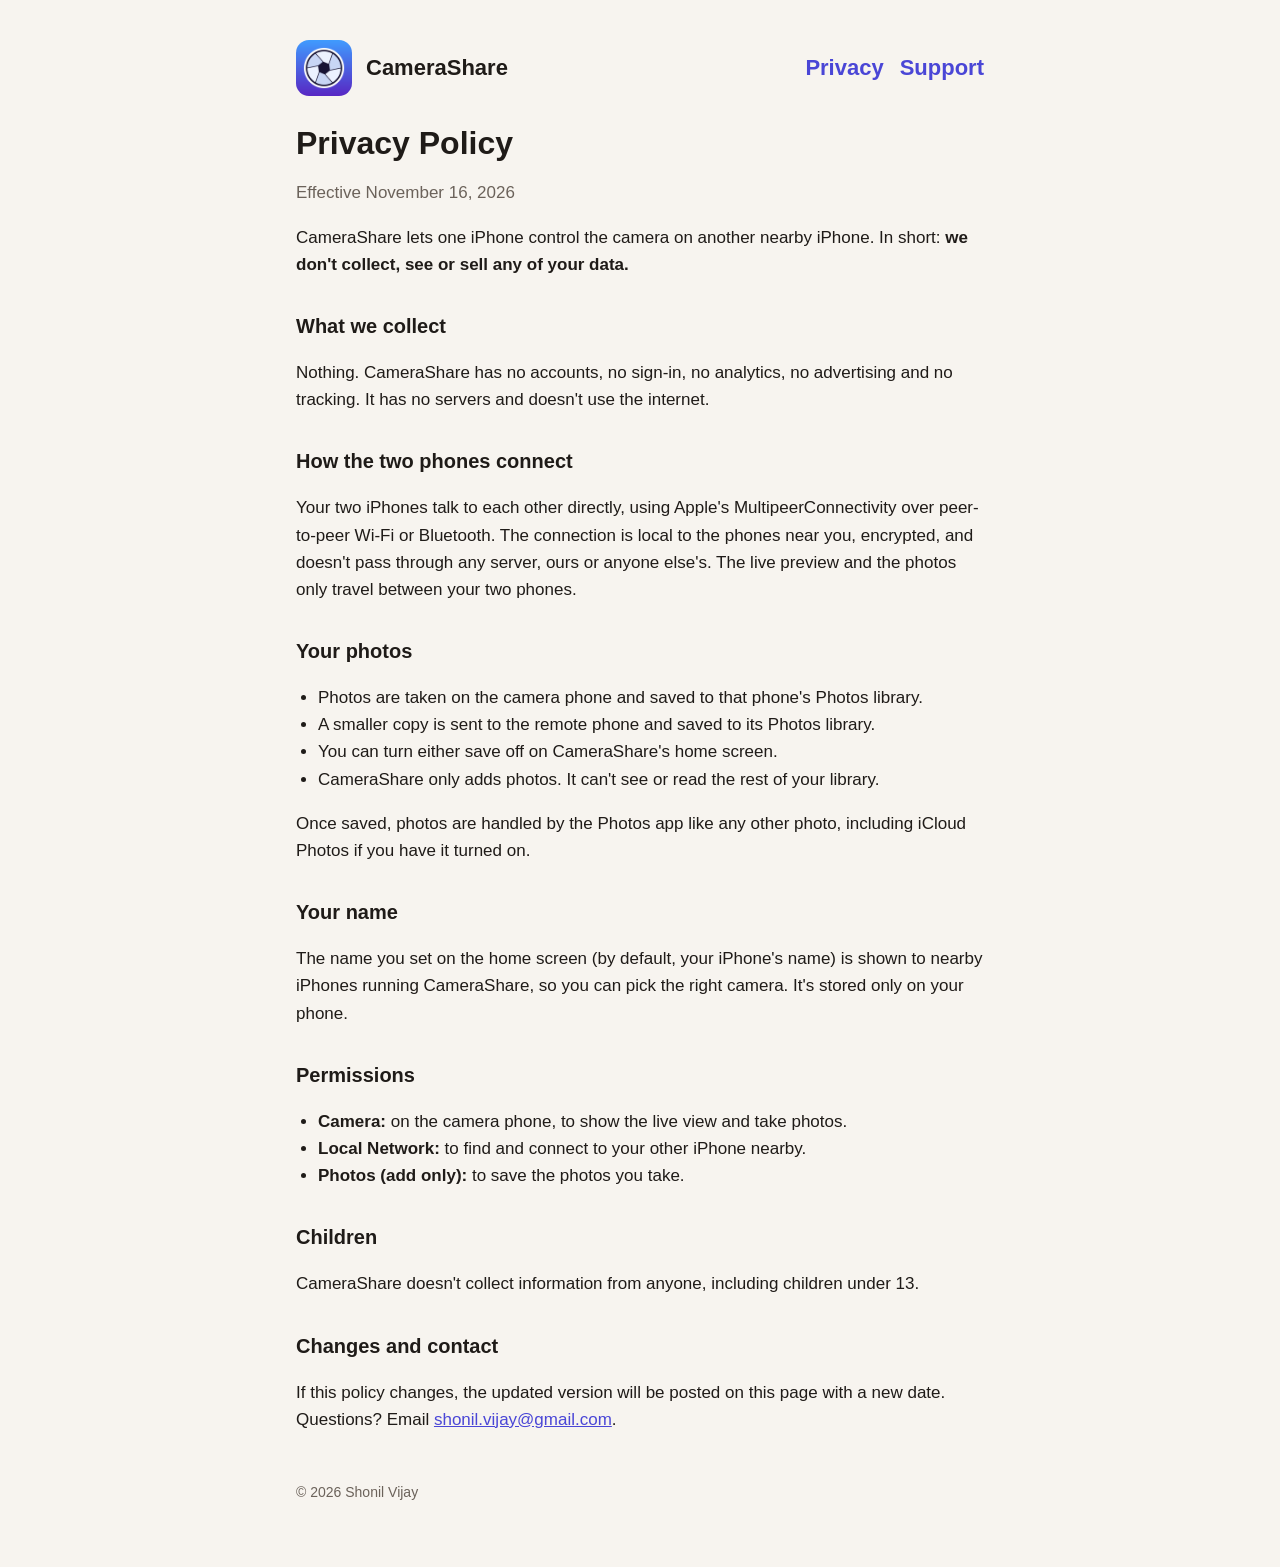
==== privacy.html @ 9e9ff66d "CameraShare site: home, privacy and support pages Co-Authored-By: Claude Opus 5.5 <noreply@anthropic" ====
<!doctype html>
<html lang="en">
<head>
<meta charset="utf-8">
<meta name="viewport" content="width=device-width, initial-scale=1">
<title>Privacy Policy – CameraShare</title>
<link rel="icon" href="icon.png">
<link rel="stylesheet" href="style.css">
</head>
<body>
<main>
<header>
  <img src="icon.png" alt="">
  <a href="./">CameraShare</a>
  <nav><a href="privacy.html">Privacy</a><a href="support.html">Support</a></nav>
</header>
<h1>Privacy Policy</h1>
<p class="muted">Effective November 16, 2026</p>
<p>CameraShare lets one iPhone control the camera on another nearby iPhone. In short: <strong>we don't collect, see or sell any of your data.</strong></p>

<h2>What we collect</h2>
<p>Nothing. CameraShare has no accounts, no sign-in, no analytics, no advertising and no tracking. It has no servers and doesn't use the internet.</p>

<h2>How the two phones connect</h2>
<p>Your two iPhones talk to each other directly, using Apple's MultipeerConnectivity over peer-to-peer Wi-Fi or Bluetooth. The connection is local to the phones near you, encrypted, and doesn't pass through any server, ours or anyone else's. The live preview and the photos only travel between your two phones.</p>

<h2>Your photos</h2>
<ul>
  <li>Photos are taken on the camera phone and saved to that phone's Photos library.</li>
  <li>A smaller copy is sent to the remote phone and saved to its Photos library.</li>
  <li>You can turn either save off on CameraShare's home screen.</li>
  <li>CameraShare only adds photos. It can't see or read the rest of your library.</li>
</ul>
<p>Once saved, photos are handled by the Photos app like any other photo, including iCloud Photos if you have it turned on.</p>

<h2>Your name</h2>
<p>The name you set on the home screen (by default, your iPhone's name) is shown to nearby iPhones running CameraShare, so you can pick the right camera. It's stored only on your phone.</p>

<h2>Permissions</h2>
<ul>
  <li><strong>Camera:</strong> on the camera phone, to show the live view and take photos.</li>
  <li><strong>Local Network:</strong> to find and connect to your other iPhone nearby.</li>
  <li><strong>Photos (add only):</strong> to save the photos you take.</li>
</ul>

<h2>Children</h2>
<p>CameraShare doesn't collect information from anyone, including children under 13.</p>

<h2>Changes and contact</h2>
<p>If this policy changes, the updated version will be posted on this page with a new date. Questions? Email <a href="mailto:shonil.vijay@gmail.com">shonil.vijay@gmail.com</a>.</p>
<footer>© 2026 Shonil Vijay</footer>
</main>
</body>
</html>
---- style.css ----
:root { --bg: #f7f4ef; --fg: #1f1b18; --muted: #6b625a; --card: #ffffff; --accent: #4a46d6; --line: #e6dfd5; }
@media (prefers-color-scheme: dark) {
  :root { --bg: #14171c; --fg: #ece8e2; --muted: #a39b92; --card: #1d2128; --accent: #a6a9ff; --line: #2c313a; }
}
* { box-sizing: border-box; }
body { margin: 0; background: var(--bg); color: var(--fg); font: 17px/1.6 -apple-system, BlinkMacSystemFont, "Segoe UI", Roboto, sans-serif; }
main { max-width: 720px; margin: 0 auto; padding: 40px 16px 64px; }
header { display: flex; align-items: center; gap: 14px; margin-bottom: 28px; }
header img { width: 56px; height: 56px; border-radius: 13px; }
header a { color: inherit; text-decoration: none; font-weight: 700; font-size: 22px; }
nav { margin-left: auto; display: flex; gap: 16px; font-size: 15px; }
nav a { color: var(--accent); text-decoration: none; }
h1 { font-size: 32px; line-height: 1.2; margin: 0 0 8px; }
h2 { font-size: 20px; margin: 32px 0 8px; }
p, li { color: var(--fg); }
.muted { color: var(--muted); }
.card { background: var(--card); border: 1px solid var(--line); border-radius: 16px; padding: 20px 22px; margin: 16px 0; }
a { color: var(--accent); }
ul { padding-left: 22px; }
footer { margin-top: 48px; font-size: 14px; color: var(--muted); }
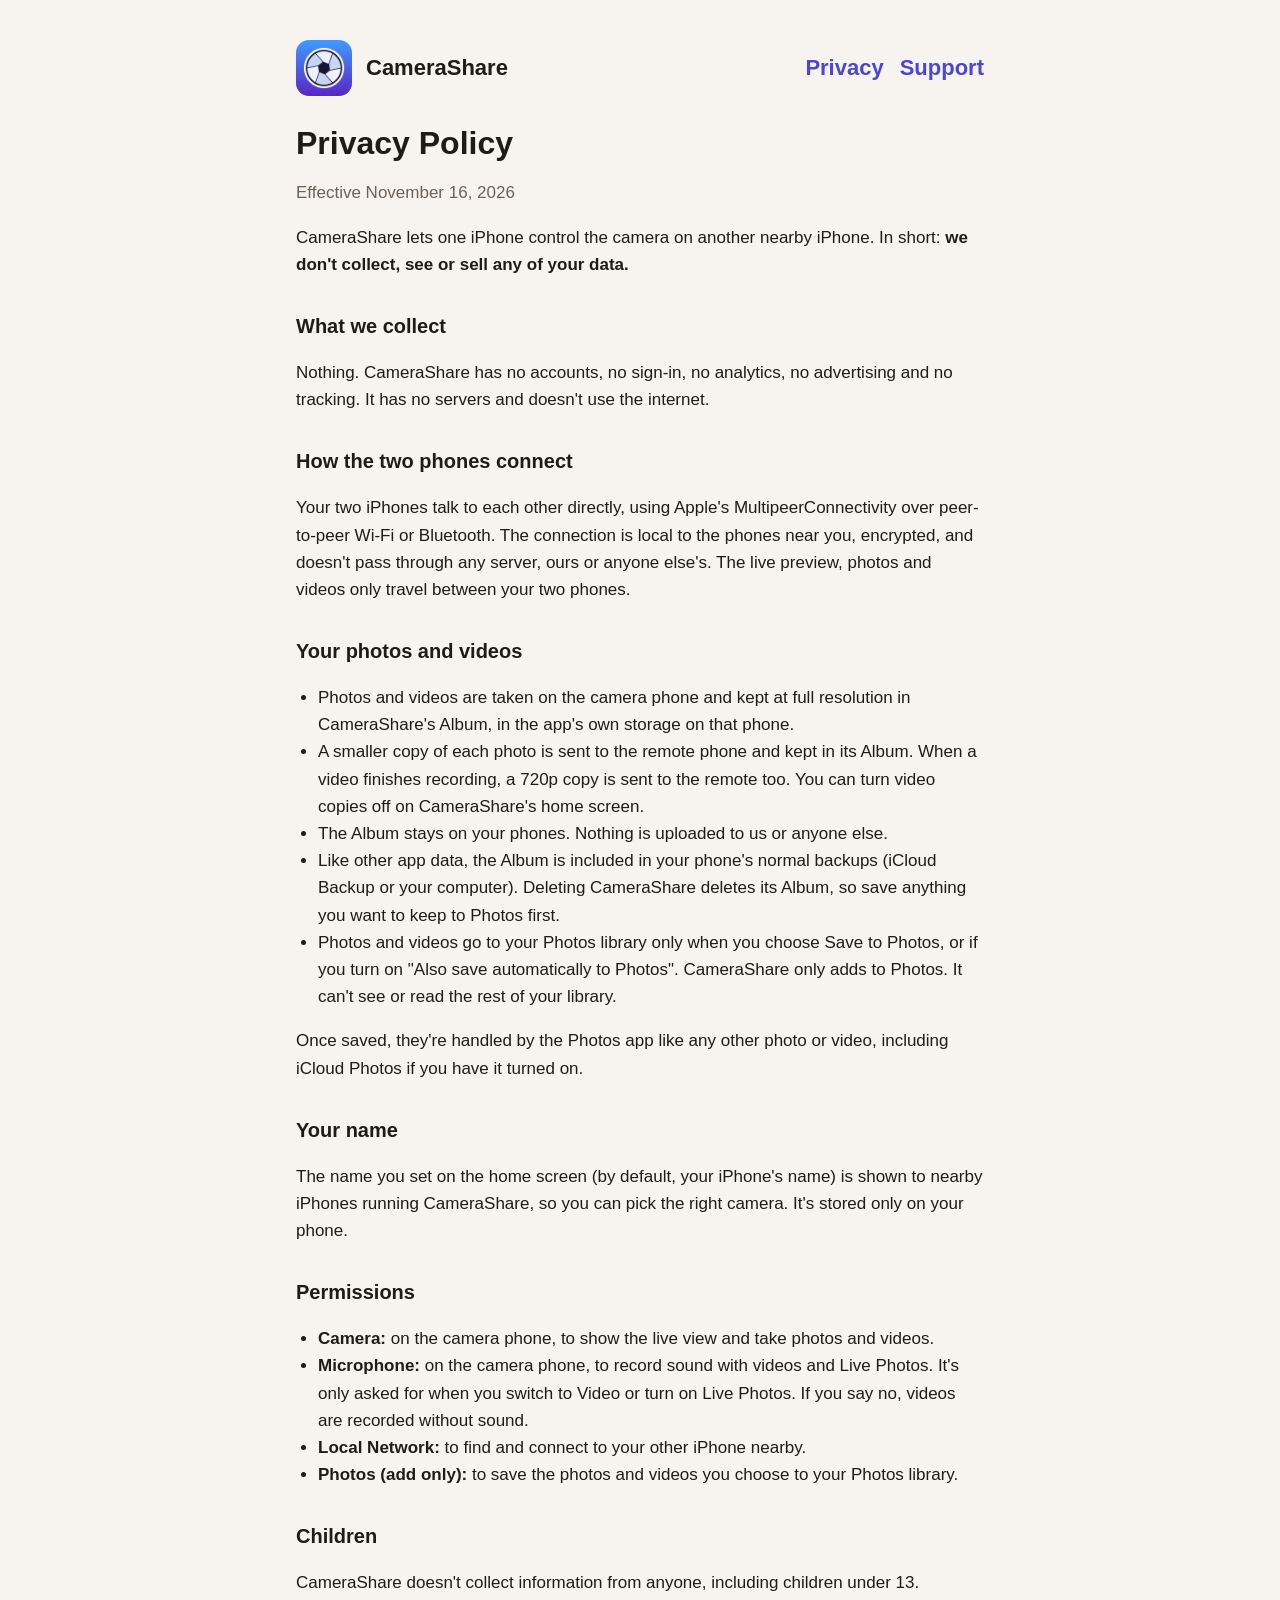
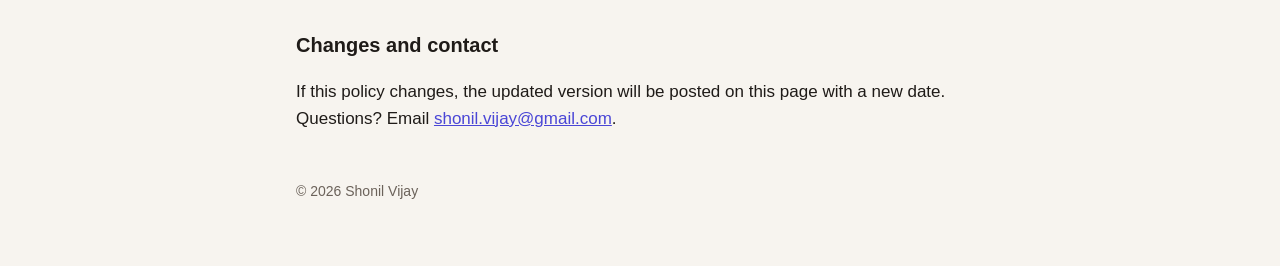
==== commit e842cd3f: "Update for build 2: microphone, Album, video and portrait Co-Authored-By: Claude Opus 5.5 <noreply@a" ====
--- a/privacy.html
+++ b/privacy.html
@@ -22,25 +22,27 @@
 <p>Nothing. CameraShare has no accounts, no sign-in, no analytics, no advertising and no tracking. It has no servers and doesn't use the internet.</p>
 
 <h2>How the two phones connect</h2>
-<p>Your two iPhones talk to each other directly, using Apple's MultipeerConnectivity over peer-to-peer Wi-Fi or Bluetooth. The connection is local to the phones near you, encrypted, and doesn't pass through any server, ours or anyone else's. The live preview and the photos only travel between your two phones.</p>
+<p>Your two iPhones talk to each other directly, using Apple's MultipeerConnectivity over peer-to-peer Wi-Fi or Bluetooth. The connection is local to the phones near you, encrypted, and doesn't pass through any server, ours or anyone else's. The live preview, photos and videos only travel between your two phones.</p>
 
-<h2>Your photos</h2>
+<h2>Your photos and videos</h2>
 <ul>
-  <li>Photos are taken on the camera phone and saved to that phone's Photos library.</li>
-  <li>A smaller copy is sent to the remote phone and saved to its Photos library.</li>
-  <li>You can turn either save off on CameraShare's home screen.</li>
-  <li>CameraShare only adds photos. It can't see or read the rest of your library.</li>
+  <li>Photos and videos are taken on the camera phone and kept at full resolution in CameraShare's Album, in the app's own storage on that phone.</li>
+  <li>A smaller copy of each photo is sent to the remote phone and kept in its Album. When a video finishes recording, a 720p copy is sent to the remote too. You can turn video copies off on CameraShare's home screen.</li>
+  <li>The Album stays on your phones. Nothing is uploaded to us or anyone else.</li>
+  <li>Like other app data, the Album is included in your phone's normal backups (iCloud Backup or your computer). Deleting CameraShare deletes its Album, so save anything you want to keep to Photos first.</li>
+  <li>Photos and videos go to your Photos library only when you choose Save to Photos, or if you turn on "Also save automatically to Photos". CameraShare only adds to Photos. It can't see or read the rest of your library.</li>
 </ul>
-<p>Once saved, photos are handled by the Photos app like any other photo, including iCloud Photos if you have it turned on.</p>
+<p>Once saved, they're handled by the Photos app like any other photo or video, including iCloud Photos if you have it turned on.</p>
 
 <h2>Your name</h2>
 <p>The name you set on the home screen (by default, your iPhone's name) is shown to nearby iPhones running CameraShare, so you can pick the right camera. It's stored only on your phone.</p>
 
 <h2>Permissions</h2>
 <ul>
-  <li><strong>Camera:</strong> on the camera phone, to show the live view and take photos.</li>
+  <li><strong>Camera:</strong> on the camera phone, to show the live view and take photos and videos.</li>
+  <li><strong>Microphone:</strong> on the camera phone, to record sound with videos and Live Photos. It's only asked for when you switch to Video or turn on Live Photos. If you say no, videos are recorded without sound.</li>
   <li><strong>Local Network:</strong> to find and connect to your other iPhone nearby.</li>
-  <li><strong>Photos (add only):</strong> to save the photos you take.</li>
+  <li><strong>Photos (add only):</strong> to save the photos and videos you choose to your Photos library.</li>
 </ul>
 
 <h2>Children</h2>
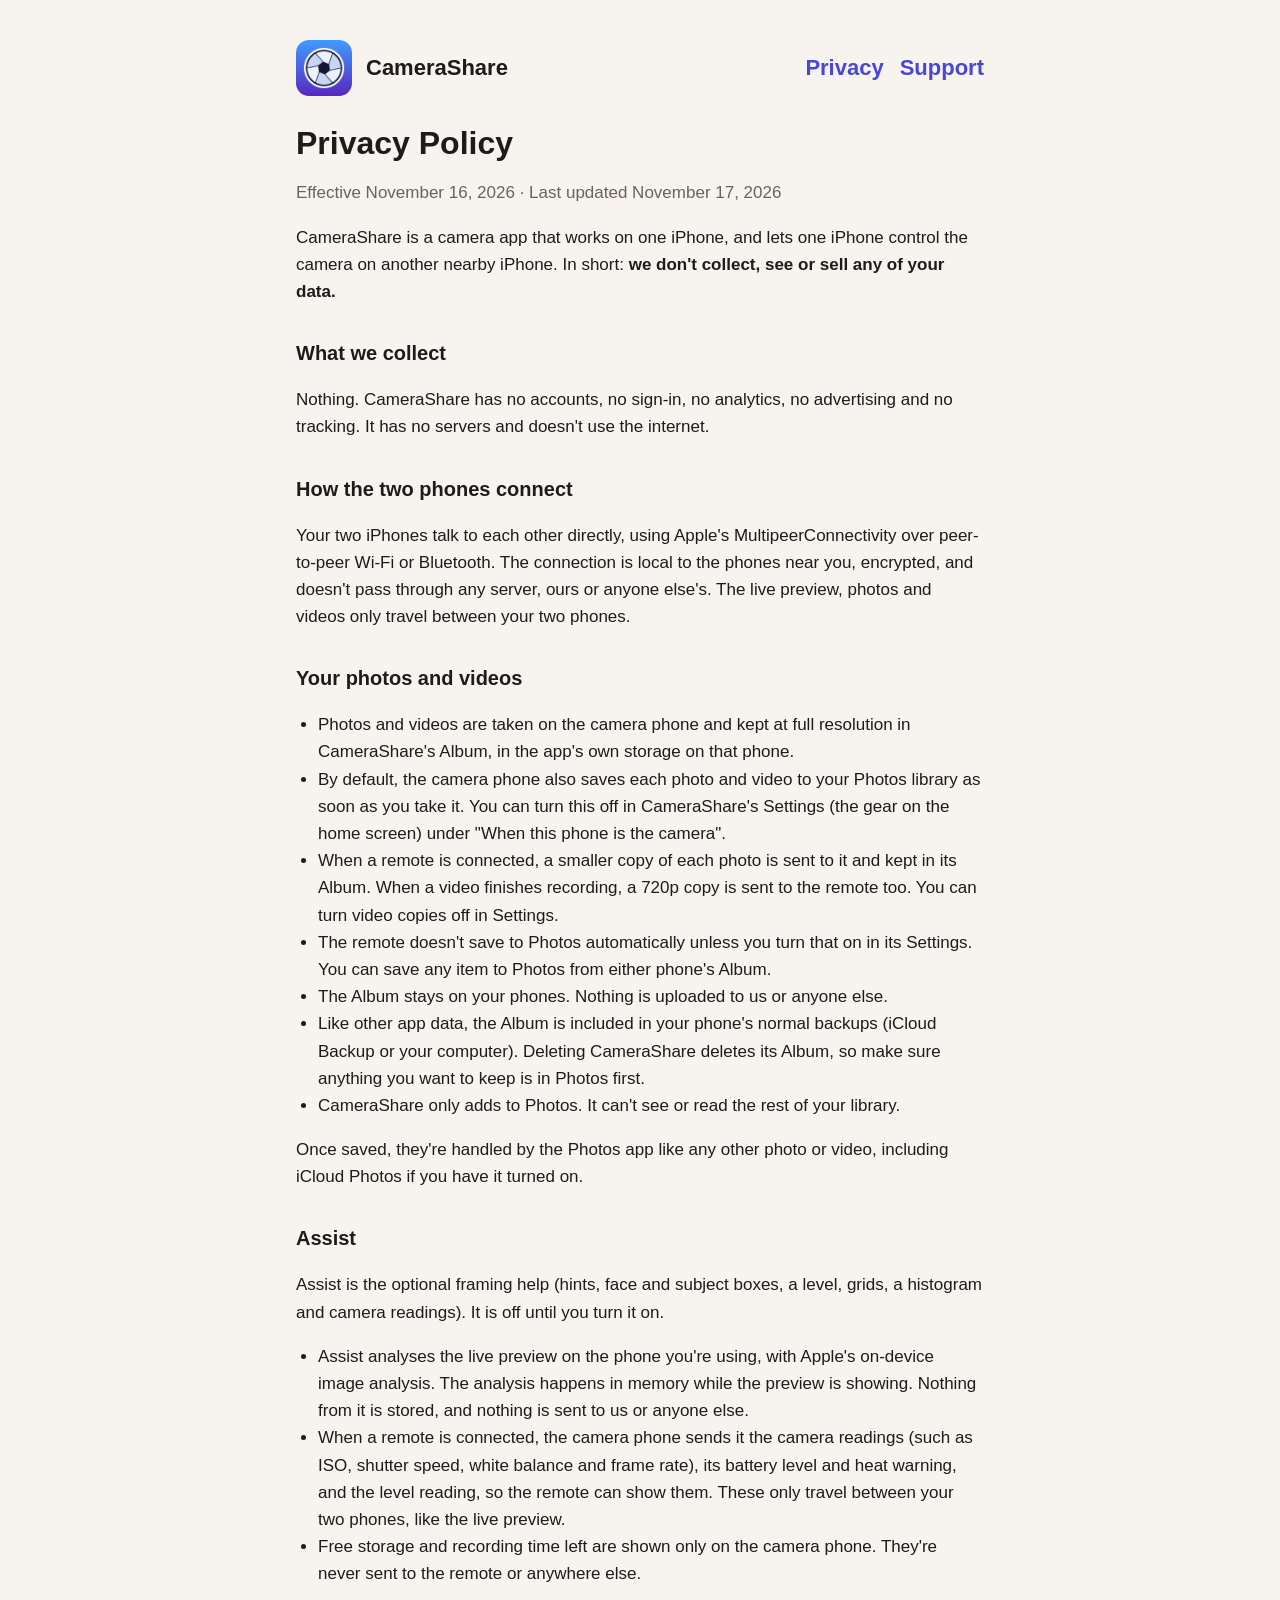
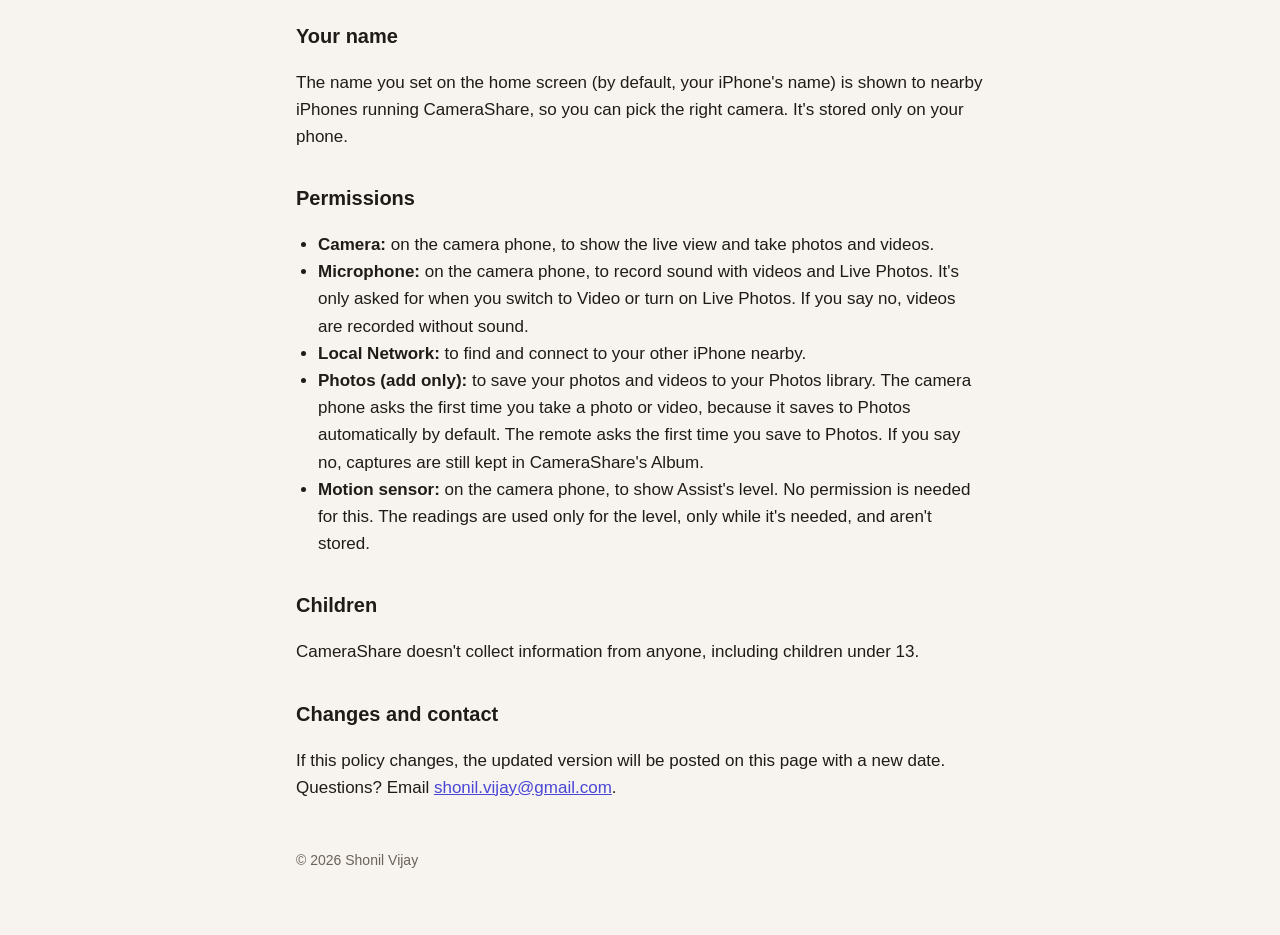
==== commit c5744a5d: "Update for build 4: Assist, standalone camera, auto-save to Photos Co-Authored-By: Claude Opus 5.5 <" ====
--- a/privacy.html
+++ b/privacy.html
@@ -15,8 +15,8 @@
   <nav><a href="privacy.html">Privacy</a><a href="support.html">Support</a></nav>
 </header>
 <h1>Privacy Policy</h1>
-<p class="muted">Effective November 16, 2026</p>
-<p>CameraShare lets one iPhone control the camera on another nearby iPhone. In short: <strong>we don't collect, see or sell any of your data.</strong></p>
+<p class="muted">Effective November 16, 2026 · Last updated November 17, 2026</p>
+<p>CameraShare is a camera app that works on one iPhone, and lets one iPhone control the camera on another nearby iPhone. In short: <strong>we don't collect, see or sell any of your data.</strong></p>
 
 <h2>What we collect</h2>
 <p>Nothing. CameraShare has no accounts, no sign-in, no analytics, no advertising and no tracking. It has no servers and doesn't use the internet.</p>
@@ -27,12 +27,22 @@
 <h2>Your photos and videos</h2>
 <ul>
   <li>Photos and videos are taken on the camera phone and kept at full resolution in CameraShare's Album, in the app's own storage on that phone.</li>
-  <li>A smaller copy of each photo is sent to the remote phone and kept in its Album. When a video finishes recording, a 720p copy is sent to the remote too. You can turn video copies off on CameraShare's home screen.</li>
+  <li>By default, the camera phone also saves each photo and video to your Photos library as soon as you take it. You can turn this off in CameraShare's Settings (the gear on the home screen) under "When this phone is the camera".</li>
+  <li>When a remote is connected, a smaller copy of each photo is sent to it and kept in its Album. When a video finishes recording, a 720p copy is sent to the remote too. You can turn video copies off in Settings.</li>
+  <li>The remote doesn't save to Photos automatically unless you turn that on in its Settings. You can save any item to Photos from either phone's Album.</li>
   <li>The Album stays on your phones. Nothing is uploaded to us or anyone else.</li>
-  <li>Like other app data, the Album is included in your phone's normal backups (iCloud Backup or your computer). Deleting CameraShare deletes its Album, so save anything you want to keep to Photos first.</li>
-  <li>Photos and videos go to your Photos library only when you choose Save to Photos, or if you turn on "Also save automatically to Photos". CameraShare only adds to Photos. It can't see or read the rest of your library.</li>
+  <li>Like other app data, the Album is included in your phone's normal backups (iCloud Backup or your computer). Deleting CameraShare deletes its Album, so make sure anything you want to keep is in Photos first.</li>
+  <li>CameraShare only adds to Photos. It can't see or read the rest of your library.</li>
 </ul>
 <p>Once saved, they're handled by the Photos app like any other photo or video, including iCloud Photos if you have it turned on.</p>
+
+<h2>Assist</h2>
+<p>Assist is the optional framing help (hints, face and subject boxes, a level, grids, a histogram and camera readings). It is off until you turn it on.</p>
+<ul>
+  <li>Assist analyses the live preview on the phone you're using, with Apple's on-device image analysis. The analysis happens in memory while the preview is showing. Nothing from it is stored, and nothing is sent to us or anyone else.</li>
+  <li>When a remote is connected, the camera phone sends it the camera readings (such as ISO, shutter speed, white balance and frame rate), its battery level and heat warning, and the level reading, so the remote can show them. These only travel between your two phones, like the live preview.</li>
+  <li>Free storage and recording time left are shown only on the camera phone. They're never sent to the remote or anywhere else.</li>
+</ul>
 
 <h2>Your name</h2>
 <p>The name you set on the home screen (by default, your iPhone's name) is shown to nearby iPhones running CameraShare, so you can pick the right camera. It's stored only on your phone.</p>
@@ -42,7 +52,8 @@
   <li><strong>Camera:</strong> on the camera phone, to show the live view and take photos and videos.</li>
   <li><strong>Microphone:</strong> on the camera phone, to record sound with videos and Live Photos. It's only asked for when you switch to Video or turn on Live Photos. If you say no, videos are recorded without sound.</li>
   <li><strong>Local Network:</strong> to find and connect to your other iPhone nearby.</li>
-  <li><strong>Photos (add only):</strong> to save the photos and videos you choose to your Photos library.</li>
+  <li><strong>Photos (add only):</strong> to save your photos and videos to your Photos library. The camera phone asks the first time you take a photo or video, because it saves to Photos automatically by default. The remote asks the first time you save to Photos. If you say no, captures are still kept in CameraShare's Album.</li>
+  <li><strong>Motion sensor:</strong> on the camera phone, to show Assist's level. No permission is needed for this. The readings are used only for the level, only while it's needed, and aren't stored.</li>
 </ul>
 
 <h2>Children</h2>
